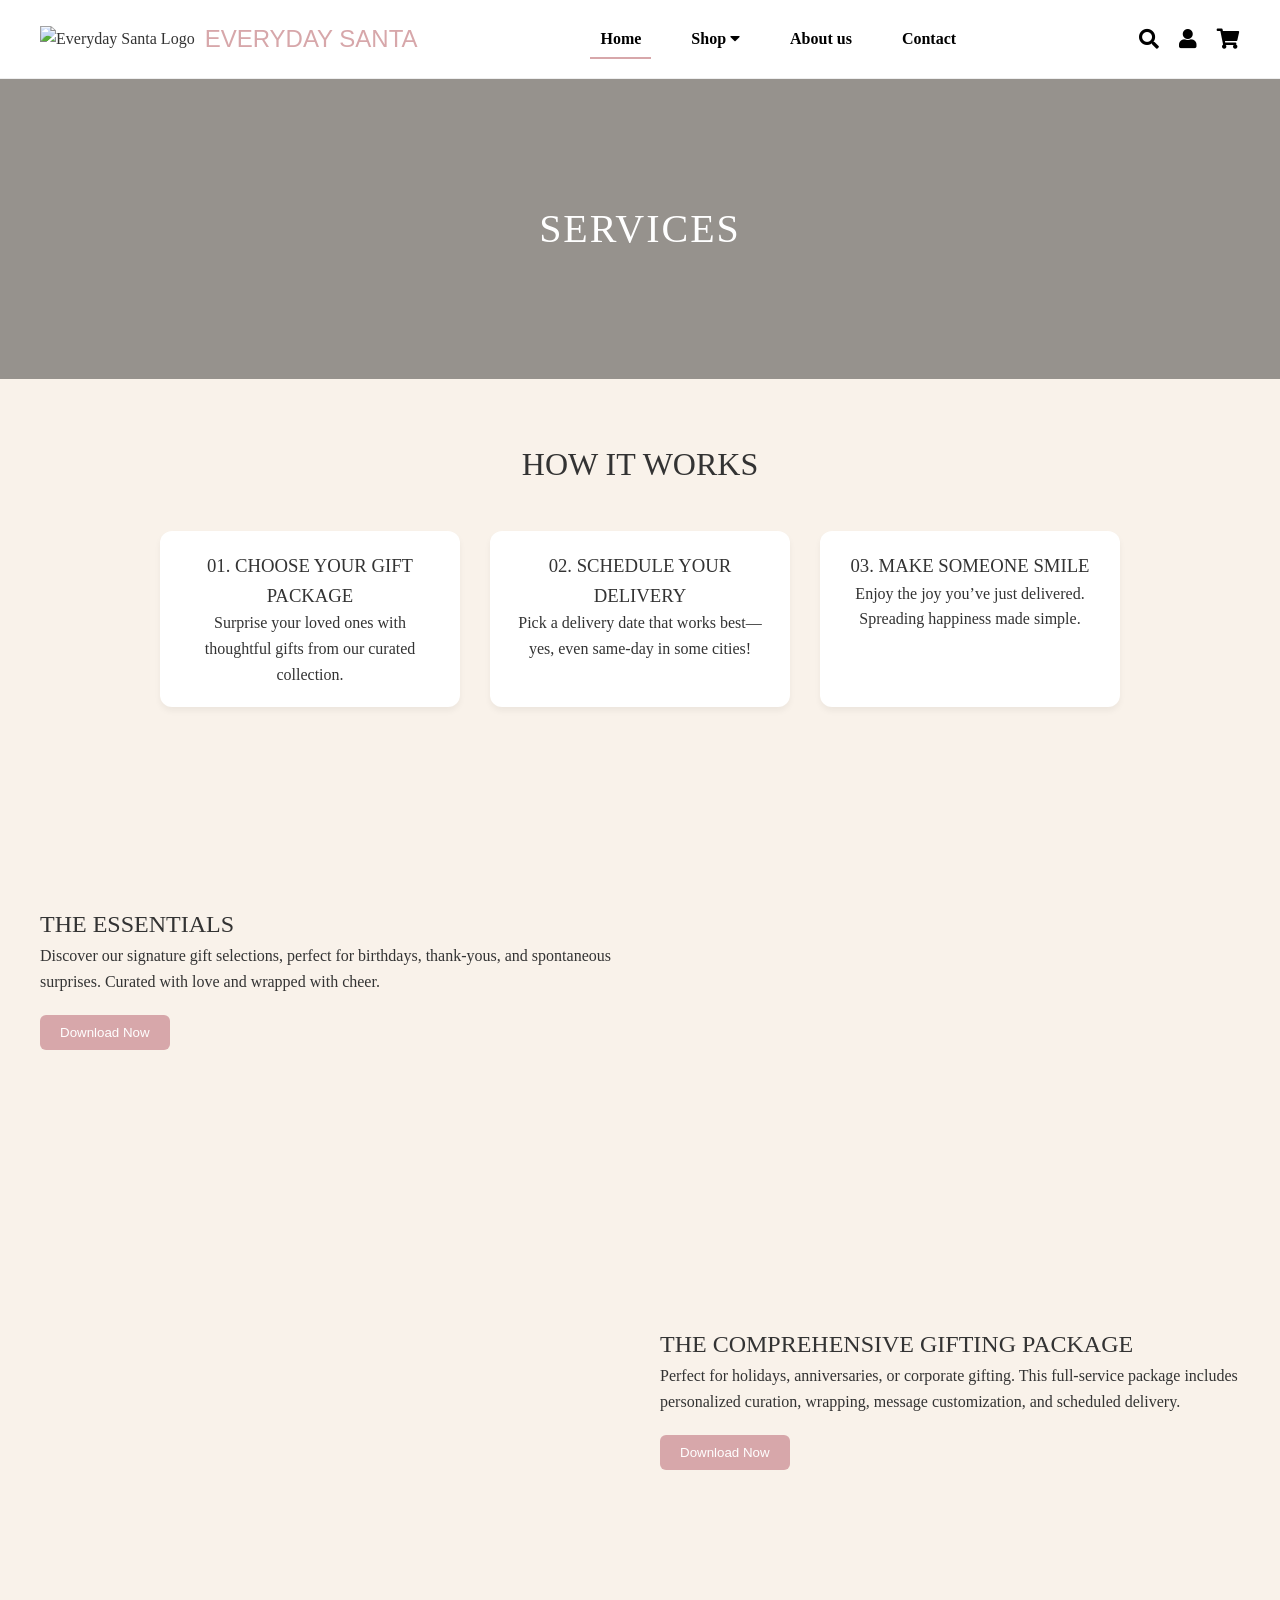
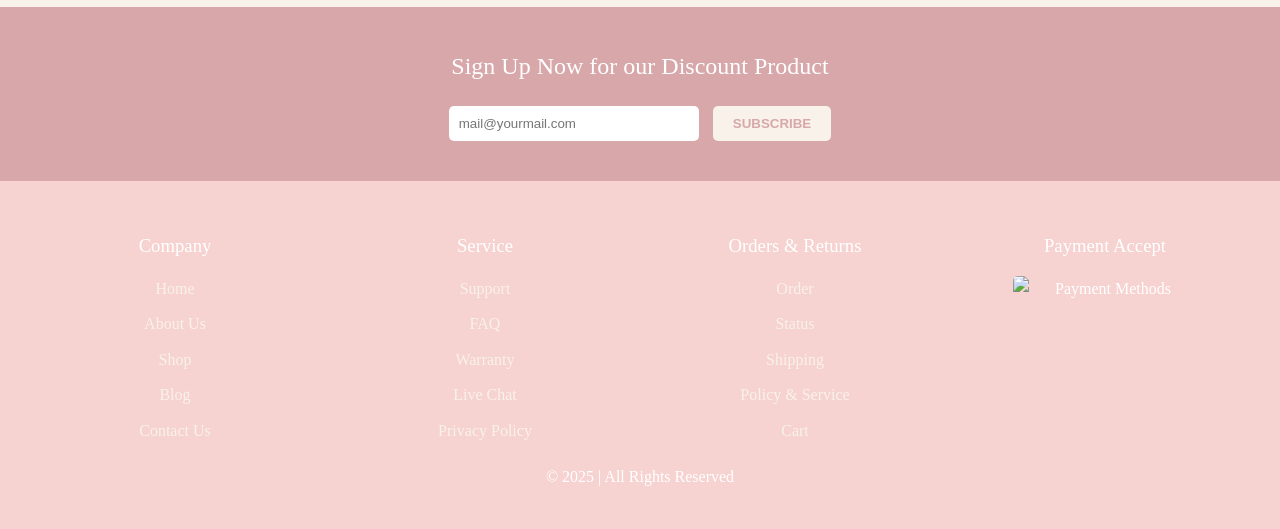
==== Santa/index.html @ f1dd1188 "Add files via upload" ====
<!DOCTYPE html>
<html lang="en">
  <head>
    <meta charset="UTF-8" />
    <meta name="viewport" content="width=device-width, initial-scale=1.0" />
    <title>Everyday Santa | Services</title>
    <link rel="stylesheet" href="styles.css" />
    <link
      rel="stylesheet"
      href="https://cdnjs.cloudflare.com/ajax/libs/font-awesome/5.15.4/css/all.min.css"
    />
  </head>
  <body>
    <!-- Navigation -->
    <header>
      <div class="nav-container">
        <div class="logo-section">
          <a href="index.html">
            <img
              src="images/logo0.png"
              alt="Everyday Santa Logo"
              class="logo-img"
            />
          </a>
          <h1 class="logo-text">EVERYDAY SANTA</h1>
        </div>

        <nav>
          <ul class="nav-links">
            <li><a href="index.html" class="active">Home</a></li>
            <li class="dropdown">
              <a href="shop.html">Shop <i class="fas fa-caret-down"></i></a>
              <ul class="dropdown-menu">
                <li><a href="#">For Him</a></li>
                <li><a href="#">For Her</a></li>
                <li><a href="#">For Kids</a></li>
              </ul>
            </li>
            <li><a href="about.html">About us</a></li>
            <li><a href="contact.html">Contact</a></li>
          </ul>
        </nav>

        <!-- Header Icons (Right End) -->
        <div class="header-icons">
          <a href="#"><i class="fas fa-search"></i></a>
          <a href="login.html"><i class="fas fa-user"></i></a>
          <a href="cart.html"><i class="fas fa-shopping-cart"></i></a>
        </div>
      </div>
    </header>
    <!-- Hero Section -->
    <section class="hero">
      <div class="hero-overlay">
        <h2>SERVICES</h2>
      </div>
    </section>

    <!-- How It Works -->
    <section class="how-it-works">
      <h2>HOW IT WORKS</h2>
      <div class="steps">
        <div class="step">
          <h3>01. CHOOSE YOUR GIFT PACKAGE</h3>
          <p>
            Surprise your loved ones with thoughtful gifts from our curated
            collection.
          </p>
        </div>
        <div class="step">
          <h3>02. SCHEDULE YOUR DELIVERY</h3>
          <p>
            Pick a delivery date that works best—yes, even same-day in some
            cities!
          </p>
        </div>
        <div class="step">
          <h3>03. MAKE SOMEONE SMILE</h3>
          <p>
            Enjoy the joy you’ve just delivered. Spreading happiness made
            simple.
          </p>
        </div>
      </div>
    </section>

    <!-- The Essentials -->
    <section class="essentials">
      <div class="text">
        <h2>THE ESSENTIALS</h2>
        <p>
          Discover our signature gift selections, perfect for birthdays,
          thank-yous, and spontaneous surprises. Curated with love and wrapped
          with cheer.
        </p>
        <button>Download Now</button>
      </div>
      <div class="image image-essentials"></div>
    </section>

    <!-- The Comprehensive Package -->
    <section class="comprehensive">
      <div class="image image-comprehensive"></div>
      <div class="text">
        <h2>THE COMPREHENSIVE GIFTING PACKAGE</h2>
        <p>
          Perfect for holidays, anniversaries, or corporate gifting. This
          full-service package includes personalized curation, wrapping, message
          customization, and scheduled delivery.
        </p>
        <button>Download Now</button>
      </div>
    </section>
    <section class="newsletter">
      <h2>Sign Up Now for our Discount Product</h2>
      <form>
        <input type="email" placeholder="mail@yourmail.com" />
        <button type="submit">SUBSCRIBE</button>
      </form>
    </section>

    <!-- Footer -->
    <footer>
      <div class="footer-container">
        <div class="footer-column">
          <h3>Company</h3>
          <ul>
            <li><a href="#">Home</a></li>
            <li><a href="#">About Us</a></li>
            <li><a href="#">Shop</a></li>
            <li><a href="#">Blog</a></li>
            <li><a href="#">Contact Us</a></li>
          </ul>
        </div>
        <div class="footer-column">
          <h3>Service</h3>
          <ul>
            <li><a href="#">Support</a></li>
            <li><a href="#">FAQ</a></li>
            <li><a href="#">Warranty</a></li>
            <li><a href="#">Live Chat</a></li>
            <li><a href="#">Privacy Policy</a></li>
          </ul>
        </div>
        <div class="footer-column">
          <h3>Orders & Returns</h3>
          <ul>
            <li><a href="#">Order</a></li>
            <li><a href="#">Status</a></li>
            <li><a href="#">Shipping</a></li>
            <li><a href="#">Policy & Service</a></li>
            <li><a href="#">Cart</a></li>
          </ul>
        </div>
        <div class="footer-column">
          <h3>Payment Accept</h3>
          <img src="images/payment.png" alt="Payment Methods" />
        </div>
      </div>
      <p>&copy; 2025 | All Rights Reserved</p>
    </footer>
  </body>
</html>
---- Santa/styles.css ----
/* Reset & Base */
* {
  margin: 0;
  padding: 0;
  box-sizing: border-box;
}

body {
  font-family: "Georgia", serif;
  background-color: #f9f2ea;
  color: #333;
  line-height: 1.6;
}

h1,
h2,
h3 {
  font-weight: 400;
}

a {
  text-decoration: none;
  color: inherit;
}

/* Navigation */
header {
  background: white;
  padding: 20px 40px;
  border-bottom: 1px solid #eee;
}

.nav-container {
  display: flex;
  justify-content: space-between;
  align-items: center;
  width: 100%;
}

.logo-section {
  display: flex;
  align-items: center;
}

.logo-img {
  width: 50px;
  height: auto;
  margin-right: 10px;
}

.logo-text {
  font-size: 1.5rem;
  color: #d7a7aa;
  font-family: "Segoe UI", Tahoma, Geneva, Verdana, sans-serif;
  margin: 0;
}

/* Navigation Links */
nav ul {
  list-style: none;
  display: flex;
  gap: 30px;
  margin-left: auto;
  justify-content: center;
}

nav ul li {
  position: relative;
}

nav ul li a {
  text-decoration: none;
  color: #000;
  font-size: 16px;
  font-weight: bold;
  padding: 10px;
  transition: color 0.3s ease;
}

nav ul li a:hover {
  color: #d7a7aa;
}

nav ul li .active {
  font-weight: bold;
  border-bottom: 2px solid #d7a7aa;
}

/* Dropdown Menu */
.dropdown-menu {
  display: none;
  position: absolute;
  background: white;
  box-shadow: 0px 4px 6px rgba(0, 0, 0, 0.1);
  list-style: none;
  top: 100%;
  left: 0;
  min-width: 160px;
  z-index: 10;
  border-radius: 5px;
  overflow: hidden;
}

.dropdown-menu li {
  padding: 12px;
  border-bottom: 1px solid #ddd;
}

.dropdown-menu li:last-child {
  border-bottom: none;
}

.dropdown-menu li a {
  display: block;
  width: 100%;
  padding: 10px;
  color: #000;
  text-decoration: none;
}

.dropdown-menu li a:hover {
  background: #f6d2d1;
  color: white;
}

.dropdown:hover .dropdown-menu {
  display: block;
}

/* Header Icons */
.header-icons {
  display: flex;
  align-items: center;
  gap: 20px;
}

.header-icons a {
  font-size: 20px;
  color: #000;
  transition: color 0.3s ease;
}

.header-icons a:hover {
  color: #d7a7aa;
}

/* Hero Section */
.hero {
  background: url("images/background.jpg") center/cover no-repeat;
  height: 300px;
  position: relative;
}

.hero-overlay {
  background-color: rgba(0, 0, 0, 0.4);
  height: 100%;
  display: flex;
  align-items: center;
  justify-content: center;
}

.hero-overlay h2 {
  color: white;
  font-size: 2.5rem;
  letter-spacing: 2px;
}

/* How It Works */
.how-it-works {
  padding: 60px 40px;
  text-align: center;
}

.how-it-works h2 {
  font-size: 2rem;
  margin-bottom: 40px;
}

.steps {
  display: flex;
  gap: 30px;
  justify-content: center;
  flex-wrap: wrap;
}

.step {
  background: white;
  padding: 20px;
  border-radius: 12px;
  max-width: 300px;
  box-shadow: 0 4px 6px rgba(0, 0, 0, 0.05);
}

/* Essentials & Comprehensive */
.essentials,
.comprehensive {
  display: flex;
  flex-wrap: wrap;
  align-items: center;
  padding: 60px 40px;
  gap: 40px;
}

.essentials .text,
.comprehensive .text {
  flex: 1;
}

.image {
  flex: 1;
  min-height: 300px;
  border-radius: 12px;
  background-size: cover;
  background-position: center;
}

.image-essentials {
  background: url("images/flowersinbox.jpg");
}

.image-comprehensive {
  background: url("images/wine.jpg");
}

button {
  margin-top: 20px;
  padding: 10px 20px;
  background-color: #d7a7aa;
  color: white;
  border: none;
  border-radius: 6px;
  cursor: pointer;
}

button:hover {
  background-color: #c78c8f;
}

/* Newsletter */
.newsletter {
  background: #d7a7aa;
  color: white;
  text-align: center;
  padding: 40px;
}

.newsletter input {
  padding: 10px;
  width: 250px;
  margin-right: 10px;
  border-radius: 5px;
  border: none;
}

.newsletter button {
  background: #f9f2ea;
  color: #d7a7aa;
  padding: 10px 20px;
  border: none;
  cursor: pointer;
  border-radius: 5px;
  font-weight: bold;
}

.newsletter button:hover {
  background: #fff;
}

/* Footer */
footer {
  background: #f6d2d1;
  color: white;
  padding: 40px 20px;
  text-align: center;
}

.footer-container {
  display: flex;
  justify-content: space-around;
  flex-wrap: wrap;
}

.footer-column {
  flex: 1;
  min-width: 200px;
  padding: 10px;
}

.footer-column h3 {
  margin-bottom: 15px;
  color: #fff;
}

.footer-column ul {
  list-style: none;
  padding: 0;
}

.footer-column ul li {
  margin-bottom: 10px;
}

.footer-column ul li a {
  text-decoration: none;
  color: #f9f2ea;
}

.footer-column ul li a:hover {
  text-decoration: underline;
}

/* Payment Image */
.footer-column img {
  width: 185px;
  height: auto;
  display: block;
  margin: 10px auto;
  border-radius: 5px;
}

/* Responsive Design */
@media screen and (max-width: 768px) {
  /* Navbar adjustments */
  nav {
    flex-direction: column;
    align-items: center;
  }

  nav ul {
    flex-direction: column;
    text-align: center;
    gap: 15px;
  }

  .newsletter input {
    width: 80%;
    margin-bottom: 10px;
  }

  .footer-container {
    flex-direction: column;
    text-align: center;
  }

  .footer-column {
    margin-bottom: 20px;
  }
}
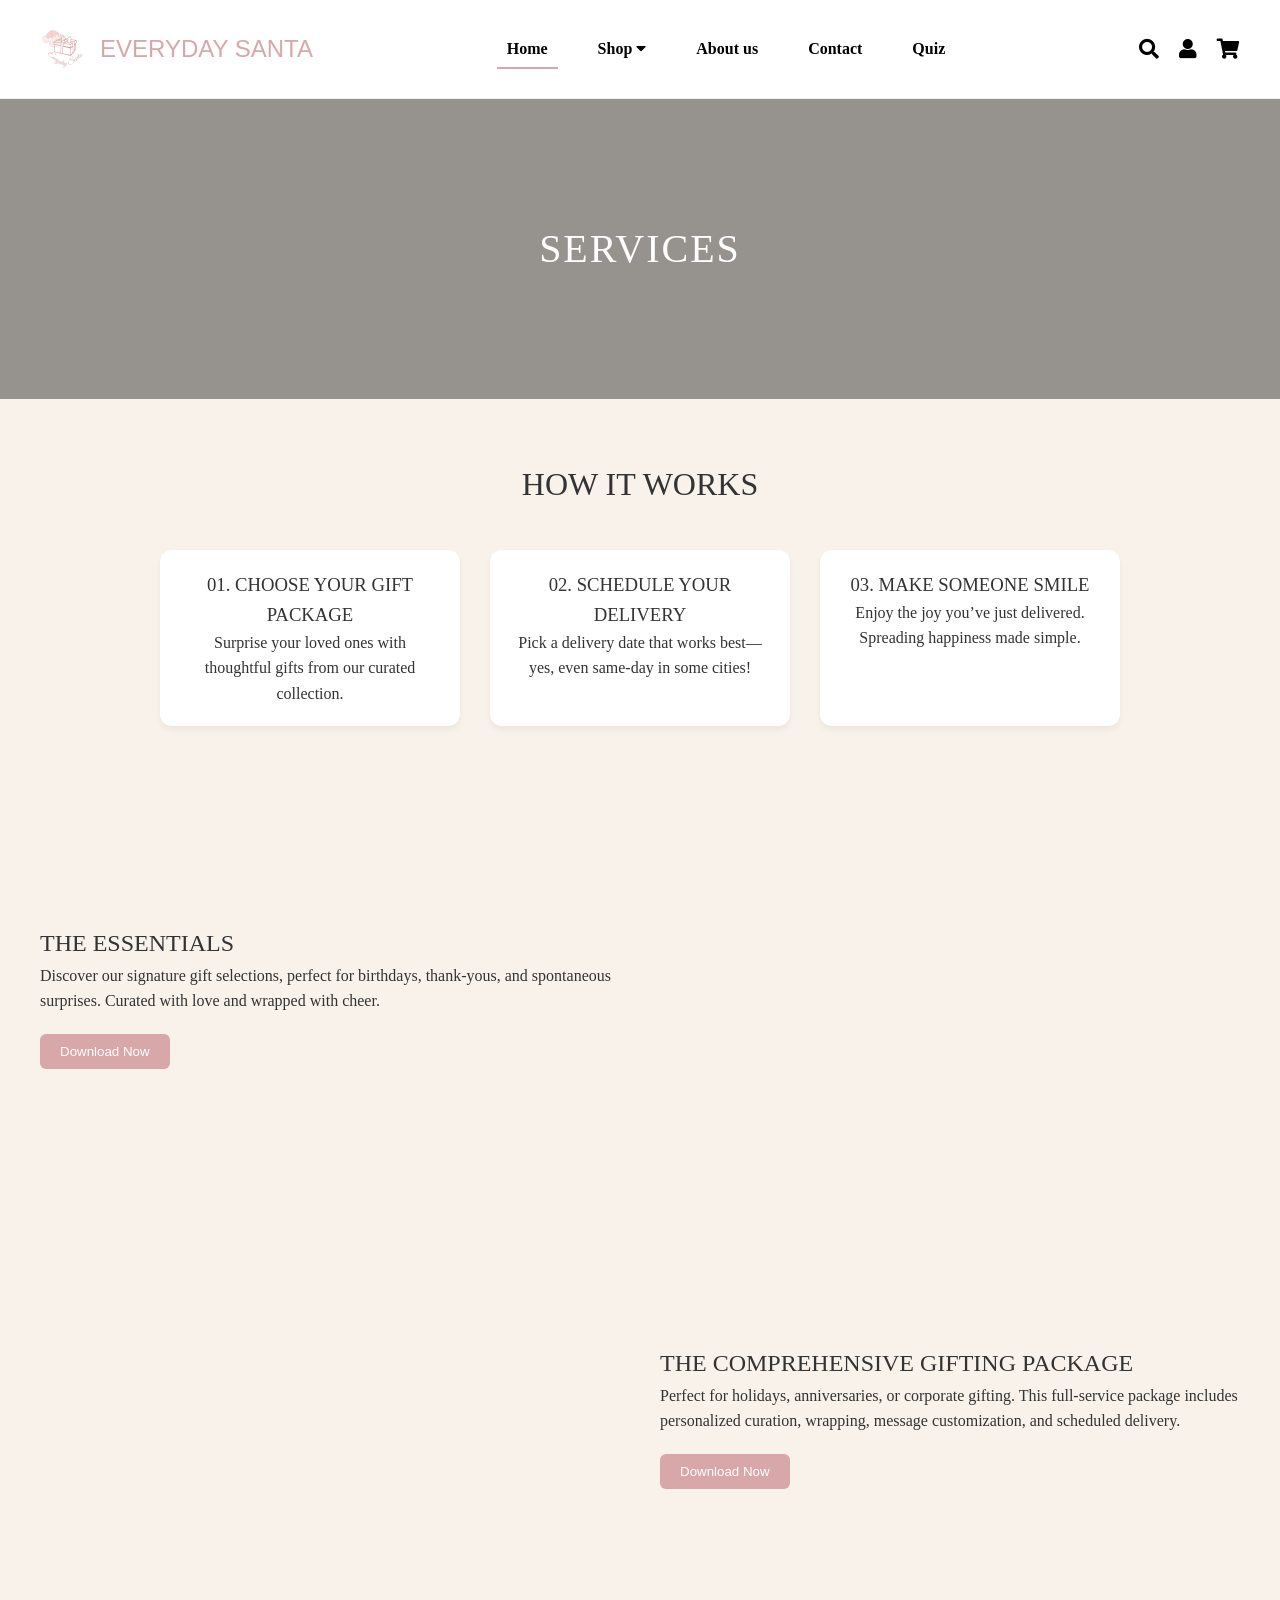
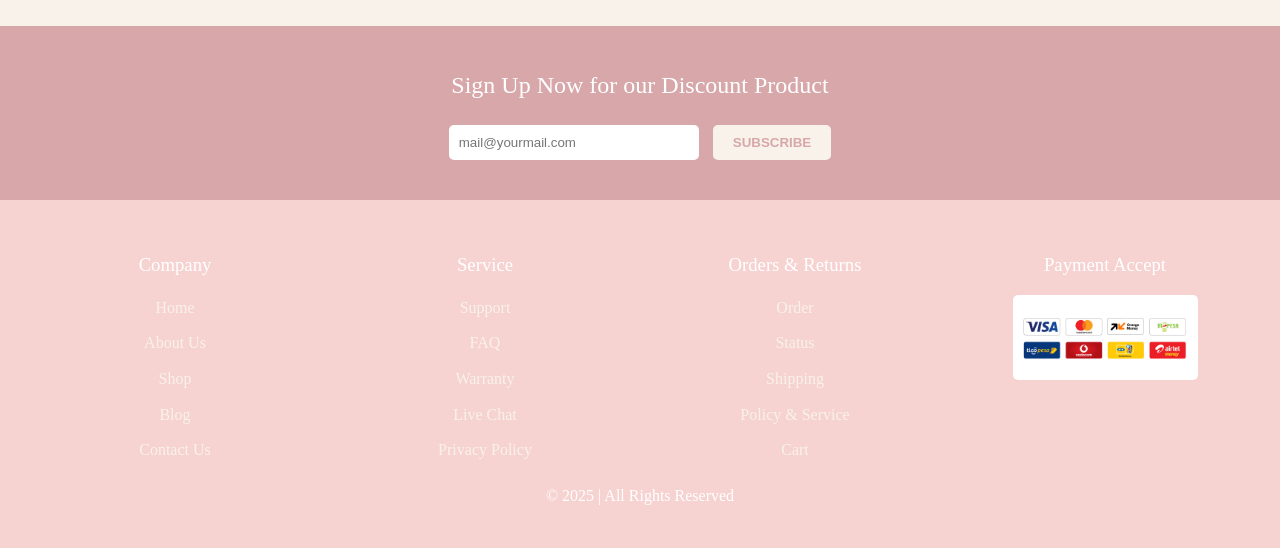
==== commit ef05df00: "Add files via upload" ====
--- a/Santa/index.html
+++ b/Santa/index.html
@@ -38,6 +38,7 @@
             </li>
             <li><a href="about.html">About us</a></li>
             <li><a href="contact.html">Contact</a></li>
+            <li><a href="quiz.html">Quiz</a></li>
           </ul>
         </nav>
 
--- a/Santa/styles.css
+++ b/Santa/styles.css
@@ -210,16 +210,17 @@
   flex: 1;
   min-height: 300px;
   border-radius: 12px;
-  background-size: cover;
+  background-size: contain; /* Ensures the entire image is visible */
   background-position: center;
+  background-repeat: no-repeat; /* Prevents repeating if the image doesn't cover the area */
 }
 
 .image-essentials {
-  background: url("images/flowersinbox.jpg");
+  background: url("images/gifter.jpg");
 }
 
 .image-comprehensive {
-  background: url("images/wine.jpg");
+  background: url("images/test3.jpg");
 }
 
 button {
